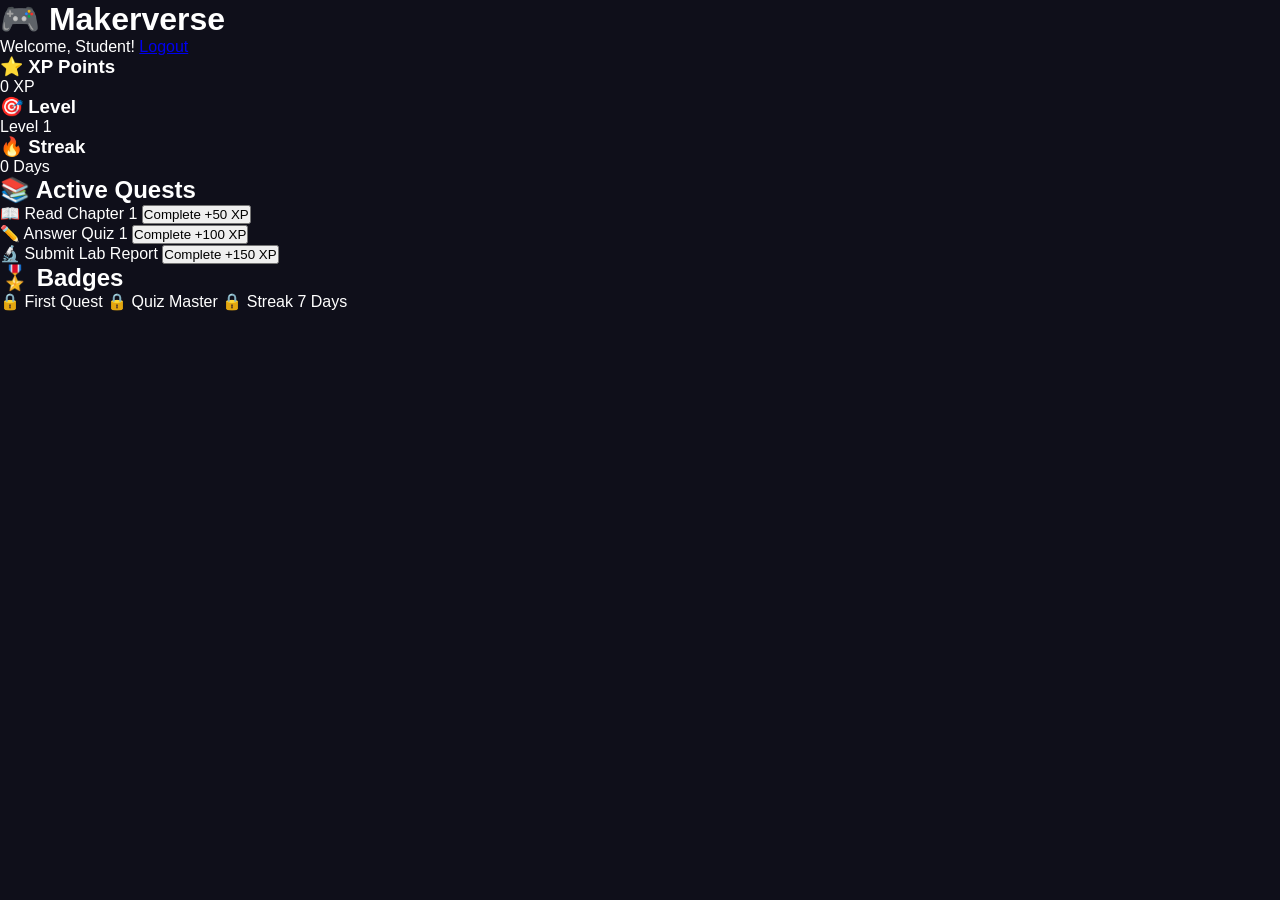
==== student-dashboard.html @ 004da57a "Create student-dashboard.html" ====
<!DOCTYPE html>
<html lang="en">
<head>
  <meta charset="UTF-8" />
  <title>Student Dashboard – Makerverse</title>
  <link rel="stylesheet" href="style.css" />
</head>
<body>
  <div class="dashboard">
    <header class="dash-header">
      <h1>🎮 Makerverse</h1>
      <span id="welcome-msg">Welcome, Student!</span>
      <a href="index.html" class="btn-logout">Logout</a>
    </header>

    <div class="stats-row">
      <div class="stat-card">
        <h3>⭐ XP Points</h3>
        <p id="xp-points">0 XP</p>
      </div>
      <div class="stat-card">
        <h3>🎯 Level</h3>
        <p id="level">Level 1</p>
      </div>
      <div class="stat-card">
        <h3>🔥 Streak</h3>
        <p id="streak">0 Days</p>
      </div>
    </div>

    <div class="section">
      <h2>📚 Active Quests</h2>
      <div class="quest-list">
        <div class="quest-card">
          <span>📖 Read Chapter 1</span>
          <button onclick="completeQuest(this, 50)">Complete +50 XP</button>
        </div>
        <div class="quest-card">
          <span>✏️ Answer Quiz 1</span>
          <button onclick="completeQuest(this, 100)">Complete +100 XP</button>
        </div>
        <div class="quest-card">
          <span>🔬 Submit Lab Report</span>
          <button onclick="completeQuest(this, 150)">Complete +150 XP</button>
        </div>
      </div>
    </div>

    <div class="section">
      <h2>🎖️ Badges</h2>
      <div class="badges-row" id="badges">
        <span class="badge locked">🔒 First Quest</span>
        <span class="badge locked">🔒 Quiz Master</span>
        <span class="badge locked">🔒 Streak 7 Days</span>
      </div>
    </div>
  </div>
  <script src="app.js"></script>
</body>
</html>
---- style.css ----
* { box-sizing: border-box; margin: 0; padding: 0; }
body { font-family: 'Segoe UI', sans-serif; background: #0f0f1a; color: #fff; }

.hero {
  display: flex; flex-direction: column; align-items: center;
  justify-content: center; height: 100vh; text-align: center;
}
.hero h1 { font-size: 3rem; margin-bottom: 1rem; }
.hero p { font-size: 1.2rem; color: #aaa; margin-bottom: 2rem; }

.login-buttons { display: flex; gap: 1rem; }
.btn { padding: 0.8rem 2rem; border-radius: 8px; text-decoration: none;
  font-size: 1rem; font-weight: bold; }
.btn-student { background: #4f46e5; color: #fff; }
.btn-teacher { background: #10b981; color: #fff; }

.login-box {
  max-width: 400px; margin: 10vh auto; background: #1e1e2e;
  padding: 2rem; border-radius: 12px; text-align: center;
}
.login-box h2 { margin-bottom: 1.5rem; }
.login-box input {
  width: 100%; padding: 0.7rem; margin: 0.5rem 0;
  border-radius: 8px; border: none; background: #2a2a3e; color: #fff;
}
.login-box button {
  width: 100%; padding: 0.8rem; margin-top: 1rem;
  background: #4f46e5; color: #fff; border: none;
  border-radius: 8px; font-size: 1rem; cursor: pointer;
}
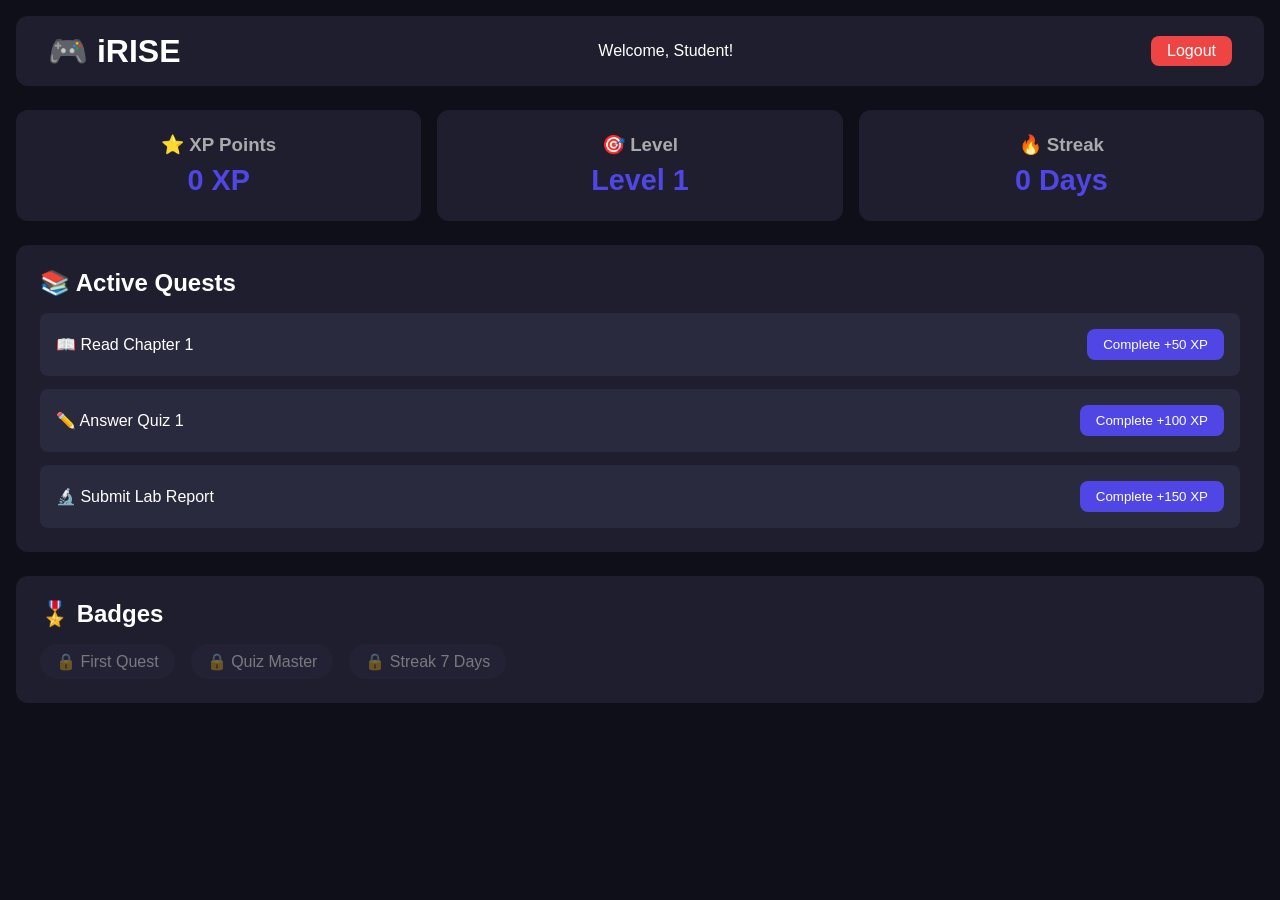
==== commit ac0cfb51: "Update student-dashboard.html" ====
--- a/student-dashboard.html
+++ b/student-dashboard.html
@@ -8,7 +8,7 @@
 <body>
   <div class="dashboard">
     <header class="dash-header">
-      <h1>🎮 Makerverse</h1>
+      <h1>🎮 iRISE</h1>
       <span id="welcome-msg">Welcome, Student!</span>
       <a href="index.html" class="btn-logout">Logout</a>
     </header>
--- a/style.css
+++ b/style.css
@@ -28,3 +28,42 @@
   background: #4f46e5; color: #fff; border: none;
   border-radius: 8px; font-size: 1rem; cursor: pointer;
 }
+.dashboard { padding: 1rem; }
+.dash-header { display: flex; justify-content: space-between; align-items: center;
+  background: #1e1e2e; padding: 1rem 2rem; border-radius: 12px; margin-bottom: 1.5rem; }
+.btn-logout { background: #ef4444; color: #fff; padding: 0.4rem 1rem;
+  border-radius: 8px; text-decoration: none; }
+
+.stats-row { display: flex; gap: 1rem; margin-bottom: 1.5rem; }
+.stat-card { flex: 1; background: #1e1e2e; padding: 1.5rem;
+  border-radius: 12px; text-align: center; }
+.stat-card h3 { margin-bottom: 0.5rem; color: #aaa; }
+.stat-card p { font-size: 1.8rem; font-weight: bold; color: #4f46e5; }
+
+.section { background: #1e1e2e; padding: 1.5rem; border-radius: 12px; margin-bottom: 1.5rem; }
+.section h2 { margin-bottom: 1rem; }
+
+.quest-list { display: flex; flex-direction: column; gap: 0.8rem; }
+.quest-card { display: flex; justify-content: space-between; align-items: center;
+  background: #2a2a3e; padding: 1rem; border-radius: 8px; }
+.quest-card button { background: #4f46e5; color: #fff; border: none;
+  padding: 0.5rem 1rem; border-radius: 8px; cursor: pointer; }
+.quest-card.done { opacity: 0.5; }
+
+.badges-row { display: flex; gap: 1rem; flex-wrap: wrap; }
+.badge { padding: 0.5rem 1rem; border-radius: 20px; background: #2a2a3e; }
+.badge.locked { opacity: 0.4; }
+.badge.unlocked { background: #4f46e5; opacity: 1; }
+.add-quest-form { display: flex; gap: 0.8rem; flex-wrap: wrap; }
+.add-quest-form input { flex: 1; padding: 0.7rem; border-radius: 8px;
+  border: none; background: #2a2a3e; color: #fff; }
+.add-quest-form button { background: #10b981; color: #fff; border: none;
+  padding: 0.7rem 1.5rem; border-radius: 8px; cursor: pointer; }
+
+.student-card { display: flex; justify-content: space-between; align-items: center;
+  background: #2a2a3e; padding: 1rem; border-radius: 8px; margin-bottom: 0.8rem; }
+.student-card button { background: #f59e0b; color: #fff; border: none;
+  padding: 0.4rem 1rem; border-radius: 8px; cursor: pointer; }
+
+.xp-badge { background: #4f46e5; padding: 0.3rem 0.8rem;
+  border-radius: 20px; font-size: 0.9rem; }
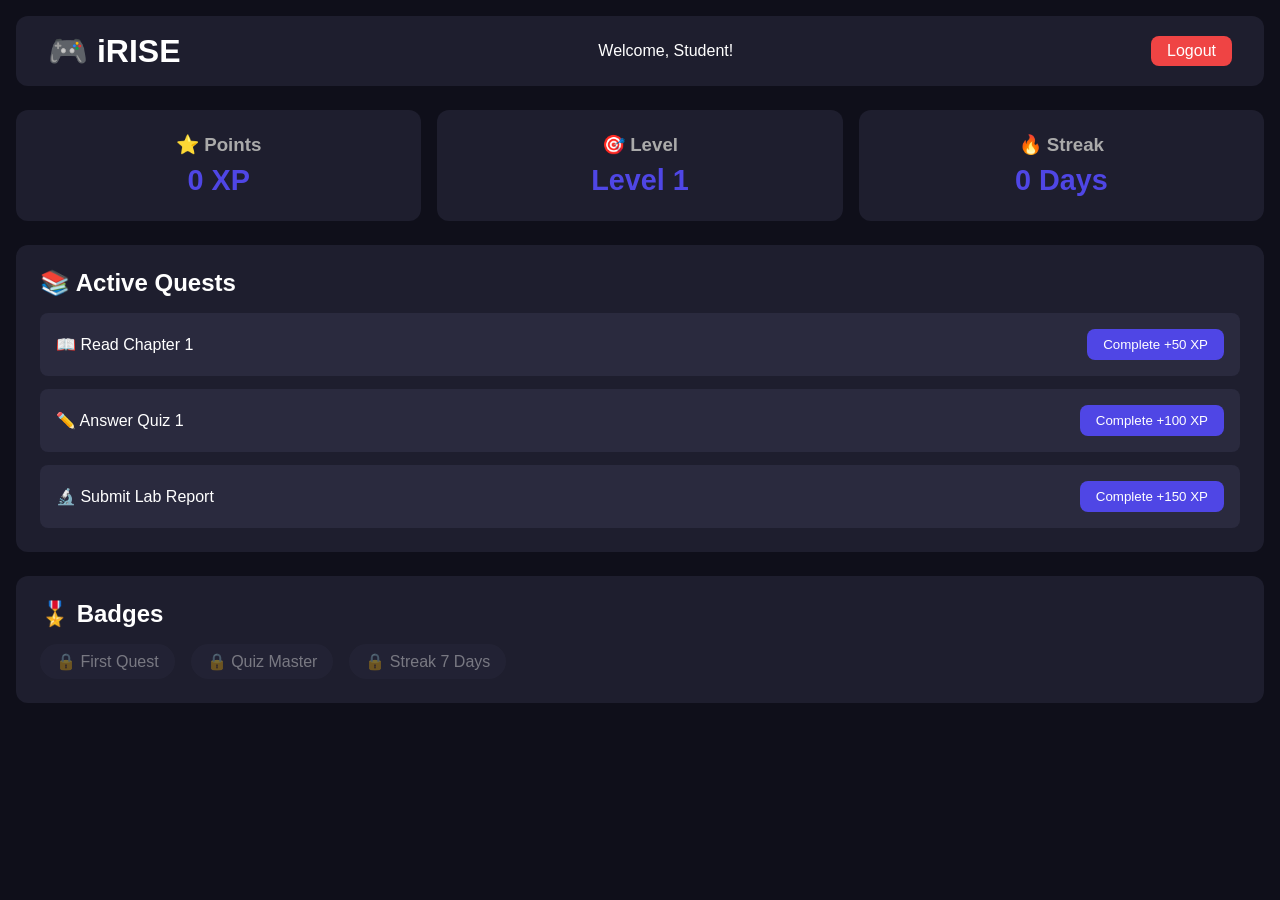
==== commit 5576df8e: "Update student-dashboard.html" ====
--- a/student-dashboard.html
+++ b/student-dashboard.html
@@ -15,7 +15,7 @@
 
     <div class="stats-row">
       <div class="stat-card">
-        <h3>⭐ XP Points</h3>
+        <h3>⭐ Points</h3>
         <p id="xp-points">0 XP</p>
       </div>
       <div class="stat-card">
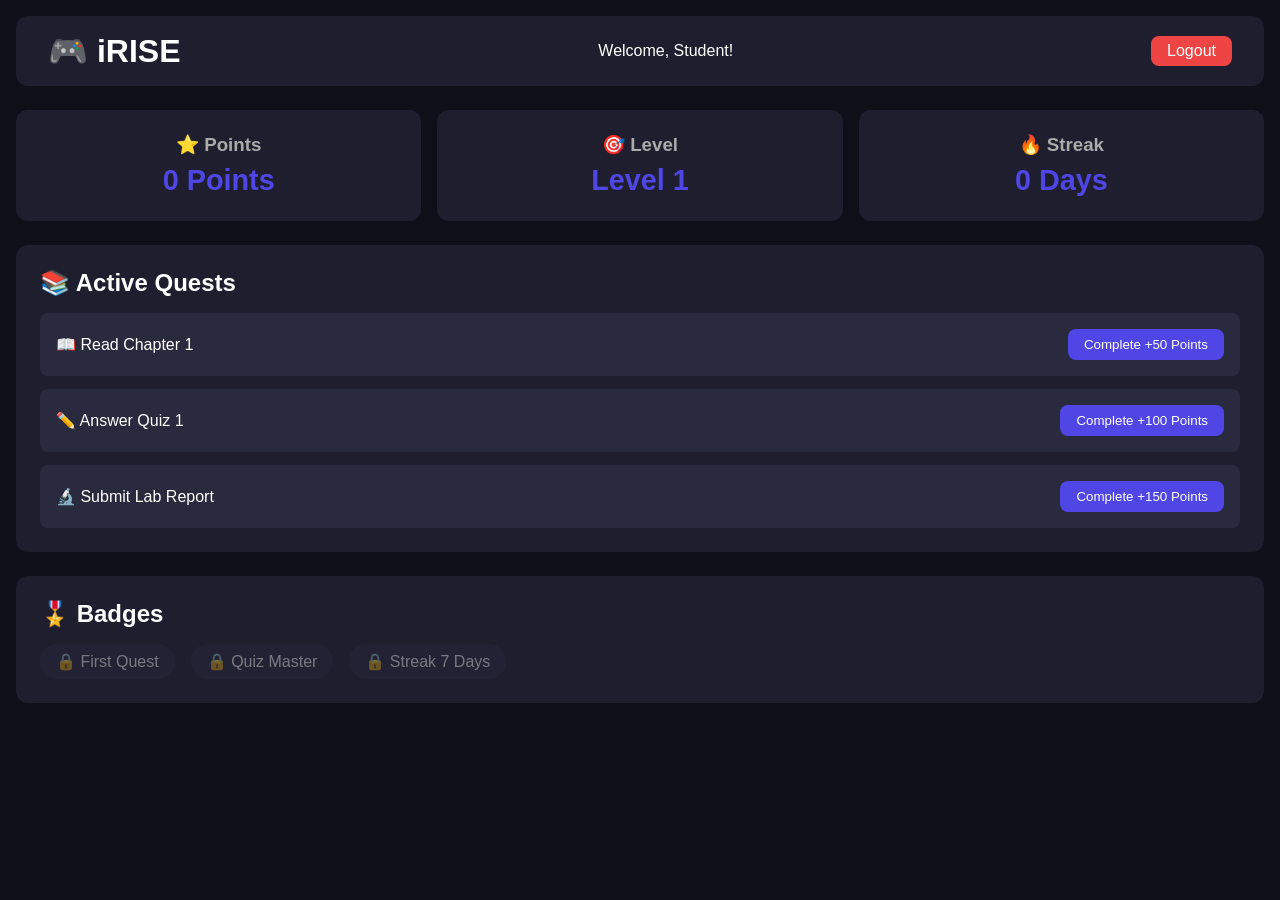
==== commit 1312f79a: "Update student-dashboard.html" ====
--- a/student-dashboard.html
+++ b/student-dashboard.html
@@ -16,7 +16,7 @@
     <div class="stats-row">
       <div class="stat-card">
         <h3>⭐ Points</h3>
-        <p id="xp-points">0 XP</p>
+        <p id="xp-points">0 Points</p>
       </div>
       <div class="stat-card">
         <h3>🎯 Level</h3>
@@ -33,15 +33,15 @@
       <div class="quest-list">
         <div class="quest-card">
           <span>📖 Read Chapter 1</span>
-          <button onclick="completeQuest(this, 50)">Complete +50 XP</button>
+          <button onclick="completeQuest(this, 50)">Complete +50 Points</button>
         </div>
         <div class="quest-card">
           <span>✏️ Answer Quiz 1</span>
-          <button onclick="completeQuest(this, 100)">Complete +100 XP</button>
+          <button onclick="completeQuest(this, 100)">Complete +100 Points</button>
         </div>
         <div class="quest-card">
           <span>🔬 Submit Lab Report</span>
-          <button onclick="completeQuest(this, 150)">Complete +150 XP</button>
+          <button onclick="completeQuest(this, 150)">Complete +150 Points</button>
         </div>
       </div>
     </div>
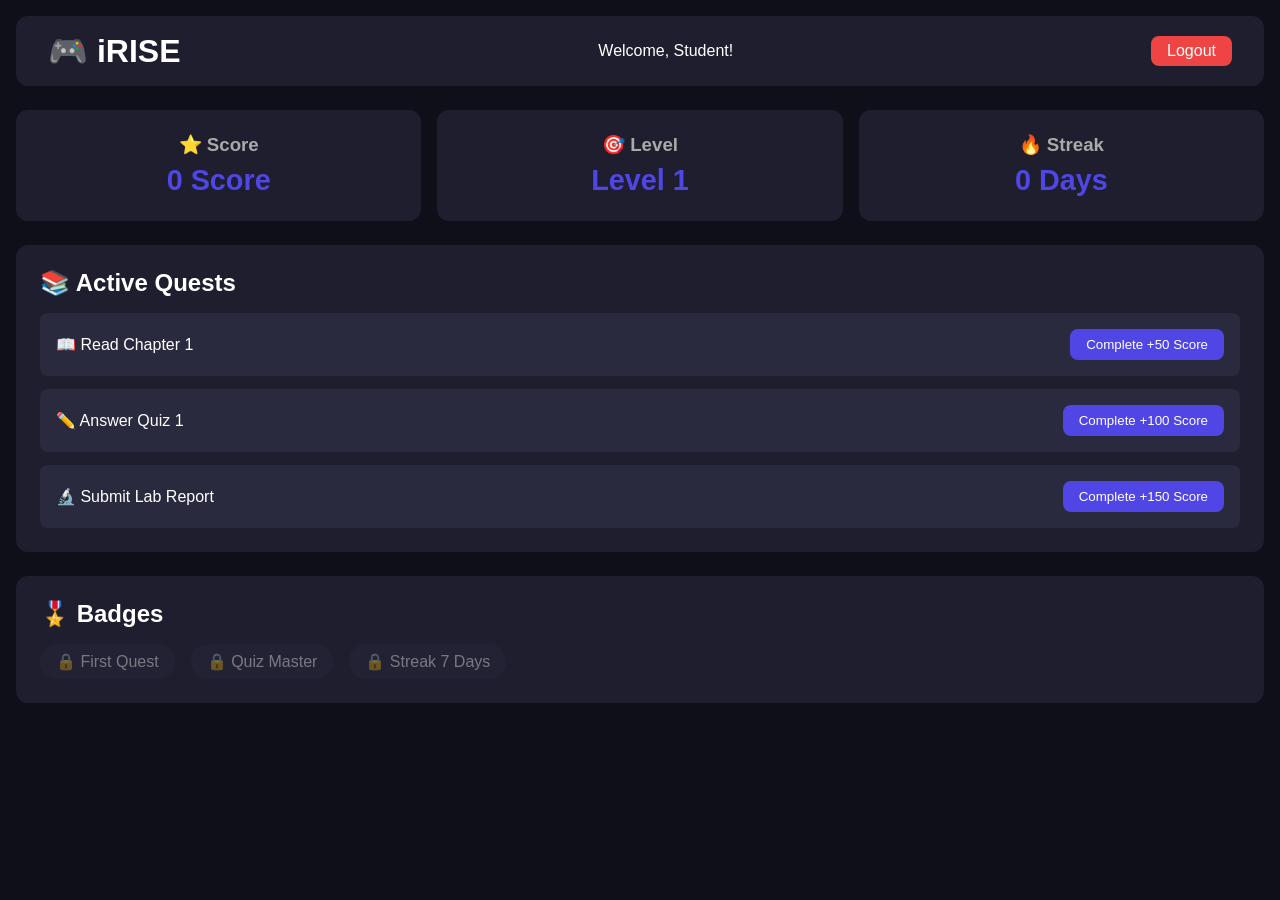
==== commit d6d3ea76: "Update student-dashboard.html" ====
--- a/student-dashboard.html
+++ b/student-dashboard.html
@@ -10,13 +10,13 @@
     <header class="dash-header">
       <h1>🎮 iRISE</h1>
       <span id="welcome-msg">Welcome, Student!</span>
-      <a href="index.html" class="btn-logout">Logout</a>
+      <a href="index.html" onclick="logout()" class="btn-logout">Logout</a>
     </header>
-
+    
     <div class="stats-row">
       <div class="stat-card">
-        <h3>⭐ Points</h3>
-        <p id="xp-points">0 Points</p>
+        <h3>⭐ Score</h3>
+        <p id="total-points">0 Score</p>
       </div>
       <div class="stat-card">
         <h3>🎯 Level</h3>
@@ -27,25 +27,25 @@
         <p id="streak">0 Days</p>
       </div>
     </div>
-
+    
     <div class="section">
       <h2>📚 Active Quests</h2>
       <div class="quest-list">
         <div class="quest-card">
           <span>📖 Read Chapter 1</span>
-          <button onclick="completeQuest(this, 50)">Complete +50 Points</button>
+          <button onclick="completeQuest(this, 'quest1', 50)">Complete +50 Score</button>
         </div>
         <div class="quest-card">
           <span>✏️ Answer Quiz 1</span>
-          <button onclick="completeQuest(this, 100)">Complete +100 Points</button>
+          <button onclick="completeQuest(this, 'quest2', 100)">Complete +100 Score</button>
         </div>
         <div class="quest-card">
           <span>🔬 Submit Lab Report</span>
-          <button onclick="completeQuest(this, 150)">Complete +150 Points</button>
+          <button onclick="completeQuest(this, 'quest3', 150)">Complete +150 Score</button>
         </div>
       </div>
     </div>
-
+    
     <div class="section">
       <h2>🎖️ Badges</h2>
       <div class="badges-row" id="badges">
